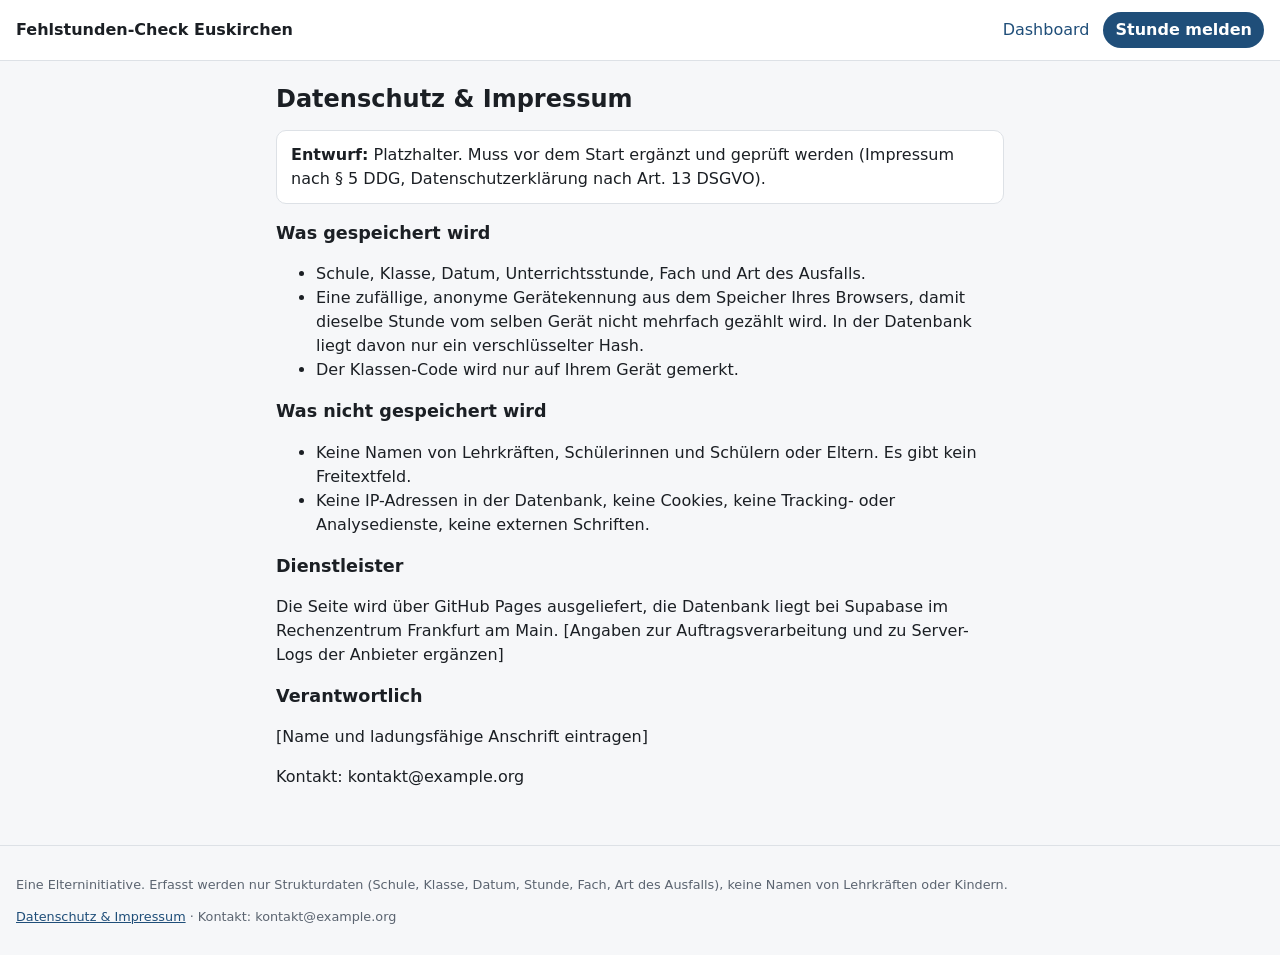
==== datenschutz.html @ fad28b2c "Add files via upload" ====
<!doctype html>
<html lang="de">
<head>
<meta charset="utf-8">
<meta name="viewport" content="width=device-width, initial-scale=1, viewport-fit=cover">
<meta http-equiv="Content-Security-Policy" content="default-src 'self'; script-src 'self'; style-src 'self'; img-src 'self' data:; connect-src 'self' https://*.supabase.co; manifest-src 'self'; worker-src 'self'; base-uri 'none'; form-action 'self'; object-src 'none'">
<meta name="referrer" content="no-referrer">
<meta name="theme-color" content="#1f4e79">
<title>Datenschutz & Impressum</title>
<link rel="manifest" href="manifest.webmanifest">
<link rel="icon" href="icon.svg" type="image/svg+xml">
<link rel="apple-touch-icon" href="icon-192.png">
<meta name="apple-mobile-web-app-capable" content="yes">
<link rel="stylesheet" href="style.css">
</head>
<body class="seite-text">
<header class="kopf"><a href="./" class="marke" data-titel></a>
<nav><a href="./">Dashboard</a><a href="melden.html" class="knopf-klein">Stunde melden</a></nav></header>
<main>
<h1>Datenschutz &amp; Impressum</h1>
<p class="hinweis"><strong>Entwurf:</strong> Platzhalter. Muss vor dem Start ergänzt und geprüft werden (Impressum nach § 5 DDG, Datenschutzerklärung nach Art. 13 DSGVO).</p>
<h2>Was gespeichert wird</h2>
<ul>
  <li>Schule, Klasse, Datum, Unterrichtsstunde, Fach und Art des Ausfalls.</li>
  <li>Eine zufällige, anonyme Gerätekennung aus dem Speicher Ihres Browsers, damit dieselbe Stunde vom selben Gerät nicht mehrfach gezählt wird. In der Datenbank liegt davon nur ein verschlüsselter Hash.</li>
  <li>Der Klassen-Code wird nur auf Ihrem Gerät gemerkt.</li>
</ul>
<h2>Was nicht gespeichert wird</h2>
<ul>
  <li>Keine Namen von Lehrkräften, Schülerinnen und Schülern oder Eltern. Es gibt kein Freitextfeld.</li>
  <li>Keine IP-Adressen in der Datenbank, keine Cookies, keine Tracking- oder Analysedienste, keine externen Schriften.</li>
</ul>
<h2>Dienstleister</h2>
<p>Die Seite wird über GitHub Pages ausgeliefert, die Datenbank liegt bei Supabase im Rechenzentrum Frankfurt am Main. [Angaben zur Auftragsverarbeitung und zu Server-Logs der Anbieter ergänzen]</p>
<h2>Verantwortlich</h2>
<p>[Name und ladungsfähige Anschrift eintragen]</p>
<p>Kontakt: <span data-kontakt></span></p>
</main>
<footer class="fuss">
<p>Eine Elterninitiative. Erfasst werden nur Strukturdaten (Schule, Klasse, Datum, Stunde, Fach, Art des Ausfalls), keine Namen von Lehrkräften oder Kindern.</p>
<p><a href="datenschutz.html">Datenschutz &amp; Impressum</a> · Kontakt: <span data-kontakt></span></p>
</footer>
<script src="config.js"></script><script src="api.js"></script>
</body></html>
---- style.css ----
:root {
  --bg: #f6f7f9; --flaeche: #ffffff; --text: #1b1f24; --leise: #5b6470; --linie: #dde1e6;
  --akzent: #1f4e79; --akzent-text: #ffffff;
  --ausfall: #c0392b; --aufsicht: #e69b23; --vertretung: #3a8f5c;
  --fehler-bg: #fdecea; --erfolg-bg: #e8f5ec;
}
@media (prefers-color-scheme: dark) {
  :root {
    --bg: #14171b; --flaeche: #1e2228; --text: #e8eaed; --leise: #a1a9b3; --linie: #343a42;
    --akzent: #6aa6dc; --akzent-text: #0d1b28;
    --ausfall: #e2685b; --aufsicht: #f0b54f; --vertretung: #5fbf85;
    --fehler-bg: #3b1f1c; --erfolg-bg: #1b3324;
  }
}
* { box-sizing: border-box; }
body { margin: 0; background: var(--bg); color: var(--text);
  font: 16px/1.5 system-ui, -apple-system, "Segoe UI", Roboto, sans-serif; }
a { color: var(--akzent); }
main { max-width: 760px; margin: 0 auto; padding: 16px; }
h1 { font-size: 1.5rem; line-height: 1.2; margin: .5rem 0 1rem; }
h2 { font-size: 1.1rem; margin: 0 0 .75rem; }
small { color: var(--leise); }

.kopf { display: flex; justify-content: space-between; align-items: center; gap: 12px; flex-wrap: wrap;
  padding: 12px 16px; background: var(--flaeche); border-bottom: 1px solid var(--linie); }
.marke { font-weight: 700; text-decoration: none; color: var(--text); }
.kopf nav { display: flex; gap: 14px; align-items: center; }
.kopf nav a { text-decoration: none; }
.knopf-klein { background: var(--akzent); color: var(--akzent-text) !important; padding: 6px 12px; border-radius: 999px; font-weight: 600; }

.knopf { display: block; width: 100%; text-align: center; border: 0; border-radius: 12px; padding: 16px;
  background: var(--akzent); color: var(--akzent-text); font-size: 1.1rem; font-weight: 700; text-decoration: none; cursor: pointer; }
.knopf:focus-visible, button:focus-visible, input:focus-visible, select:focus-visible { outline: 3px solid var(--aufsicht); outline-offset: 2px; }

/* Dashboard */
.held { text-align: center; padding: 8px 0 16px; }
.ueberzeile { margin: 0; color: var(--leise); font-weight: 600; text-transform: uppercase; letter-spacing: .04em; font-size: .8rem; }
.grosszahl { font-size: 4.5rem; font-weight: 800; line-height: 1; margin: .25rem 0; font-variant-numeric: tabular-nums; }
.unterzeile { color: var(--leise); margin: 0 0 1rem; }
.kacheln { display: grid; grid-template-columns: repeat(2, 1fr); gap: 10px; margin: 8px 0 16px; }
@media (min-width: 640px) { .kacheln { grid-template-columns: repeat(4, 1fr); } }
.kachel { background: var(--flaeche); border: 1px solid var(--linie); border-radius: 12px; padding: 12px;
  display: flex; flex-direction: column; gap: 2px; font-size: .85rem; color: var(--leise); }
.kachel .kz { font-size: 1.6rem; font-weight: 800; color: var(--text); font-variant-numeric: tabular-nums; }
.k-ausfall { border-top: 4px solid var(--ausfall); }
.k-aufsicht { border-top: 4px solid var(--aufsicht); }
.k-vertretung { border-top: 4px solid var(--vertretung); }
.karte { background: var(--flaeche); border: 1px solid var(--linie); border-radius: 12px; padding: 16px; margin-bottom: 12px; }
.balkenliste { display: flex; flex-direction: column; gap: 10px; }
.zeile-kopf { display: flex; justify-content: space-between; gap: 8px; font-size: .95rem; }
.zahl { font-weight: 700; font-variant-numeric: tabular-nums; white-space: nowrap; }
.balken { display: flex; height: 12px; border-radius: 6px; overflow: hidden; gap: 2px; margin-top: 4px; }
.seg { display: block; height: 100%; }
.seg-ausfall { background: var(--ausfall); }
.seg-aufsicht { background: var(--aufsicht); }
.seg-vertretung { background: var(--vertretung); }
.legende { display: flex; flex-wrap: wrap; gap: 6px 14px; font-size: .85rem; margin: 0 0 4px; }
.legende i { display: inline-block; width: 10px; height: 10px; border-radius: 2px; margin-right: 5px; }
.info { color: var(--leise); font-size: .85rem; }

/* Formular */
.formular { display: flex; flex-direction: column; gap: 18px; }
.feld { display: flex; flex-direction: column; gap: 6px; border: 0; margin: 0; padding: 0; min-width: 0; }
.beschriftung { font-weight: 700; padding: 0; }
input[type=text], input:not([type]), input[type=date], select {
  font: inherit; font-size: 1.05rem; padding: 12px; border-radius: 10px; border: 1px solid var(--linie);
  background: var(--flaeche); color: var(--text); width: 100%; }
#code { text-transform: uppercase; letter-spacing: .05em; }
.info.ok { color: var(--vertretung); font-weight: 600; }
.info.falsch { color: var(--ausfall); font-weight: 600; }
.schnellwahl { display: flex; gap: 8px; }
.schnellwahl button { flex: 1; font: inherit; padding: 10px; border-radius: 10px; border: 1px solid var(--linie);
  background: var(--flaeche); color: var(--text); cursor: pointer; }
.schnellwahl button.aktiv { border-color: var(--akzent); outline: 2px solid var(--akzent); }
.stunden { display: grid; grid-template-columns: repeat(5, 1fr); gap: 8px; }
.chip input, .kategorie input { position: absolute; opacity: 0; pointer-events: none; }
.chip span { display: block; text-align: center; padding: 12px 0; border-radius: 10px; border: 1px solid var(--linie);
  background: var(--flaeche); font-weight: 700; cursor: pointer; font-variant-numeric: tabular-nums; }
.chip input:checked + span { background: var(--akzent); color: var(--akzent-text); border-color: var(--akzent); }
.chip input:focus-visible + span, .kategorie input:focus-visible + span { outline: 3px solid var(--aufsicht); outline-offset: 2px; }
.kategorien { display: flex; flex-direction: column; gap: 8px; }
.kategorie span { display: flex; flex-direction: column; padding: 12px 14px; border-radius: 10px; border: 1px solid var(--linie);
  border-left-width: 6px; background: var(--flaeche); cursor: pointer; }
.kat-ausfall span { border-left-color: var(--ausfall); }
.kat-aufsicht span { border-left-color: var(--aufsicht); }
.kat-vertretung span { border-left-color: var(--vertretung); }
.kategorie input:checked + span { outline: 3px solid var(--akzent); }

.hinweis { border-radius: 10px; padding: 12px 14px; margin-bottom: 16px; background: var(--flaeche); border: 1px solid var(--linie); }
.hinweis ul { margin: .4rem 0; padding-left: 1.2rem; }
.fehler { background: var(--fehler-bg); }
.erfolg { background: var(--erfolg-bg); }

.fuss { max-width: 760px; margin: 24px auto 0; padding: 16px; color: var(--leise); font-size: .8rem; border-top: 1px solid var(--linie); }

/* ---------- Ergänzungen statische Version ---------- */
[hidden] { display: none !important; }
.textknopf { background: none; border: 0; padding: 0; font: inherit; color: var(--akzent); text-decoration: underline; cursor: pointer; }
.nur-monitor { display: none; }
body.monitor .nur-monitor { display: revert; }
body.monitor .nur-normal { display: none; }
.held .legende { justify-content: center; margin-top: 16px; }
.held .kacheln { text-align: left; }
.erklaerung { margin-top: 4px; }

/* Breite Bildschirme: Kennzahlen links, Diagramme rechts im Raster */
@media (min-width: 1000px) {
  main.dash { max-width: 1600px; display: grid; grid-template-columns: minmax(320px, 400px) 1fr; gap: 24px; align-items: start; padding: 24px; }
  .dash .held { position: sticky; top: 16px; text-align: left; padding: 0; }
  .dash .held .legende { justify-content: flex-start; }
  .dash .kacheln { grid-template-columns: repeat(2, 1fr); }
  .karten { display: grid; grid-template-columns: repeat(2, minmax(0, 1fr)); gap: 16px; }
  .karten .karte { margin: 0; }
  .dash .erklaerung, .dash #fehler { grid-column: 2; }
  .fuss { max-width: 1600px; }
}

/* Monitor-Modus: füllt den ganzen Bildschirm, Schrift wächst mit */
body.monitor { overflow: hidden; }
body.monitor .kopf, body.monitor .fuss { display: none; }
body.monitor main.dash {
  max-width: none; height: 100vh; padding: 2.5vh 2.5vw; gap: 2vw;
  display: grid; grid-template-columns: 28vw 1fr; font-size: clamp(14px, 1.15vw, 28px);
}
body.monitor .held { position: static; display: flex; flex-direction: column; justify-content: center; gap: .6em; }
body.monitor .held h1 { font-size: 1.9em; margin: 0; }
body.monitor .grosszahl { font-size: 7em; margin: 0; }
body.monitor .kachel { font-size: .8em; padding: .8em; }
body.monitor .kachel .kz { font-size: 2.2em; }
body.monitor .info, body.monitor .legende { font-size: .8em; }
body.monitor .monitor-hinweis { font-size: 1.1em; margin: 0; padding: .6em .8em; border-radius: 10px; background: var(--flaeche); border: 1px solid var(--linie); }
body.monitor .karten { display: grid; grid-template-columns: 1fr 1fr; grid-template-rows: 1fr 1fr; gap: 1.5vw; height: 95vh; }
body.monitor .karte { margin: 0; padding: 1.2em; overflow: hidden; }
body.monitor .karte h2 { font-size: 1.2em; }
body.monitor .balkenliste { gap: .7em; }
body.monitor .balken { height: .8em; }
body.monitor .zeile-kopf { font-size: .95em; }
body.monitor .erklaerung { display: none; }
@media (max-width: 999px) {
  body.monitor { overflow: auto; }
  body.monitor main.dash { display: block; height: auto; font-size: 16px; padding: 16px; }
  body.monitor .karten { display: block; height: auto; }
  body.monitor .karte { margin-bottom: 12px; }
}
body.monitor .grosszahl { font-size: 6em; }
body.monitor .held .info:not(:last-of-type) { display: none; }
body.monitor .held { gap: .5em; }
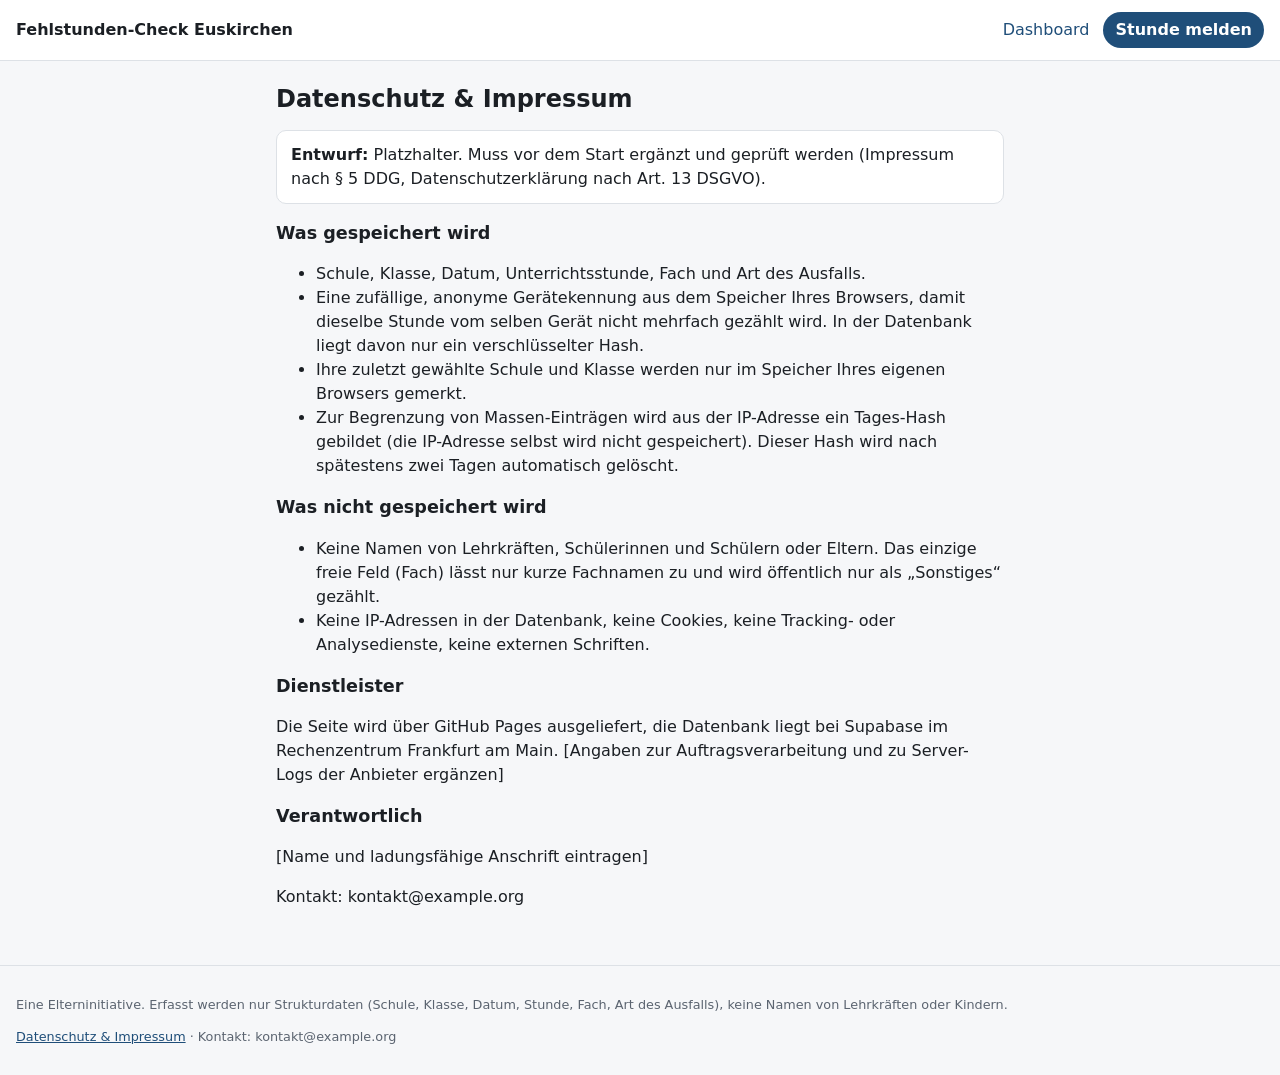
==== commit ebffc2be: "Add files via upload" ====
--- a/datenschutz.html
+++ b/datenschutz.html
@@ -23,11 +23,12 @@
 <ul>
   <li>Schule, Klasse, Datum, Unterrichtsstunde, Fach und Art des Ausfalls.</li>
   <li>Eine zufällige, anonyme Gerätekennung aus dem Speicher Ihres Browsers, damit dieselbe Stunde vom selben Gerät nicht mehrfach gezählt wird. In der Datenbank liegt davon nur ein verschlüsselter Hash.</li>
-  <li>Der Klassen-Code wird nur auf Ihrem Gerät gemerkt.</li>
+  <li>Ihre zuletzt gewählte Schule und Klasse werden nur im Speicher Ihres eigenen Browsers gemerkt.</li>
+  <li>Zur Begrenzung von Massen-Einträgen wird aus der IP-Adresse ein Tages-Hash gebildet (die IP-Adresse selbst wird nicht gespeichert). Dieser Hash wird nach spätestens zwei Tagen automatisch gelöscht.</li>
 </ul>
 <h2>Was nicht gespeichert wird</h2>
 <ul>
-  <li>Keine Namen von Lehrkräften, Schülerinnen und Schülern oder Eltern. Es gibt kein Freitextfeld.</li>
+  <li>Keine Namen von Lehrkräften, Schülerinnen und Schülern oder Eltern. Das einzige freie Feld (Fach) lässt nur kurze Fachnamen zu und wird öffentlich nur als „Sonstiges“ gezählt.</li>
   <li>Keine IP-Adressen in der Datenbank, keine Cookies, keine Tracking- oder Analysedienste, keine externen Schriften.</li>
 </ul>
 <h2>Dienstleister</h2>
--- a/style.css
+++ b/style.css
@@ -145,3 +145,11 @@
 body.monitor .grosszahl { font-size: 6em; }
 body.monitor .held .info:not(:last-of-type) { display: none; }
 body.monitor .held { gap: .5em; }
+
+/* Klasse: Stufe antippen + Buchstabe */
+.stufen { display: grid; grid-template-columns: repeat(6, 1fr); gap: 8px; }
+.stufen .chip.aus { display: none; }
+.zug { display: flex; align-items: center; gap: 10px; margin-top: 4px; }
+.zug span { font-weight: 600; white-space: nowrap; }
+.zug input { width: 5em; text-align: center; font-weight: 700; text-transform: lowercase; }
+#fach-frei { margin-top: 4px; }
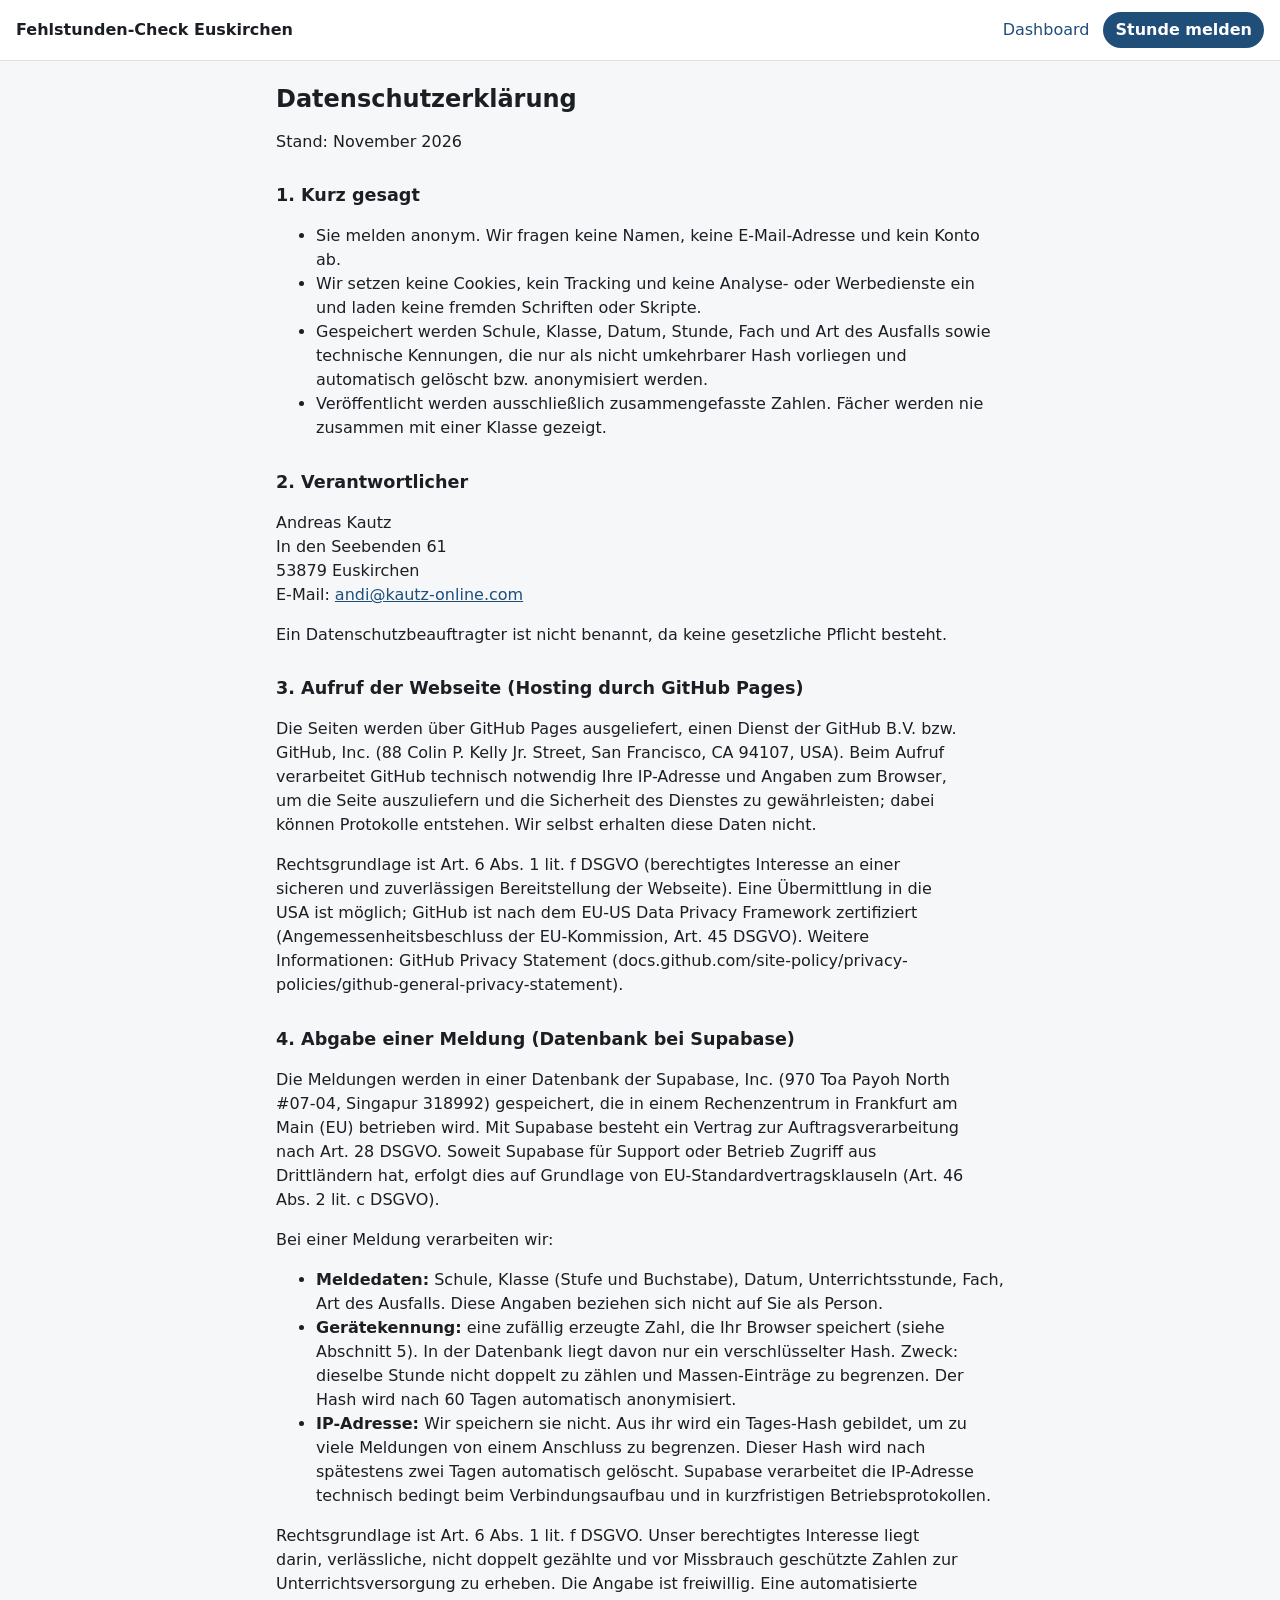
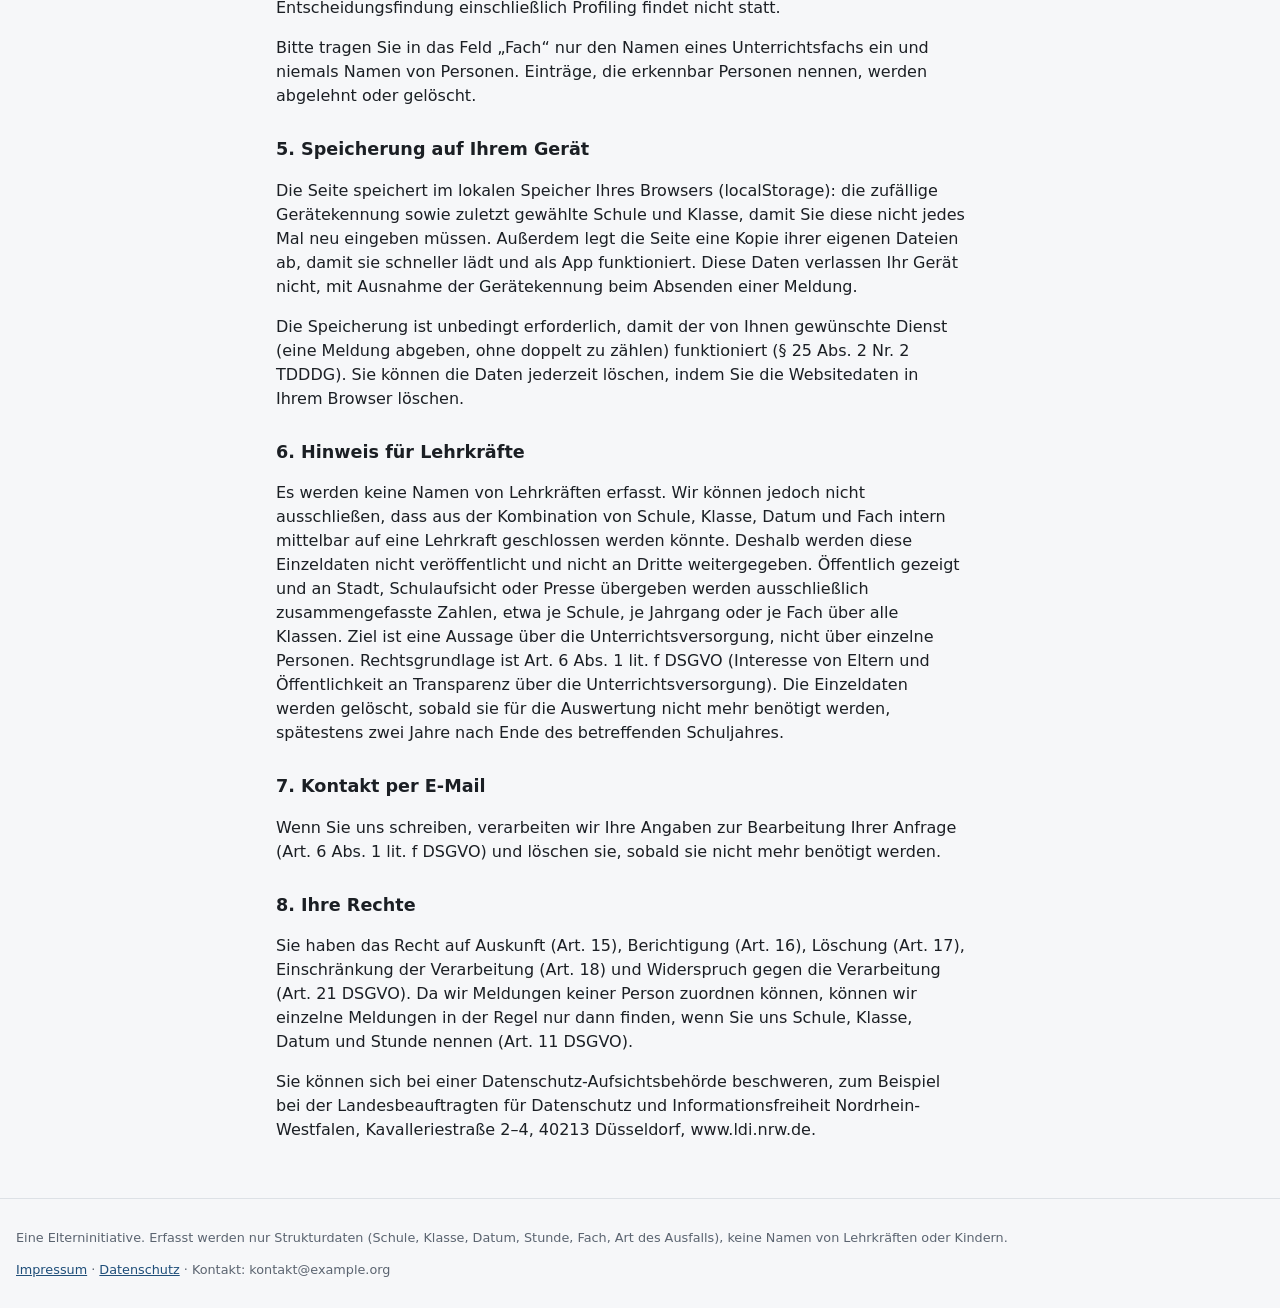
==== commit 9b9d3804: "Add files via upload" ====
--- a/datenschutz.html
+++ b/datenschutz.html
@@ -6,7 +6,7 @@
 <meta http-equiv="Content-Security-Policy" content="default-src 'self'; script-src 'self'; style-src 'self'; img-src 'self' data:; connect-src 'self' https://*.supabase.co; manifest-src 'self'; worker-src 'self'; base-uri 'none'; form-action 'self'; object-src 'none'">
 <meta name="referrer" content="no-referrer">
 <meta name="theme-color" content="#1f4e79">
-<title>Datenschutz & Impressum</title>
+<title>Datenschutzerklärung</title>
 <link rel="manifest" href="manifest.webmanifest">
 <link rel="icon" href="icon.svg" type="image/svg+xml">
 <link rel="apple-touch-icon" href="icon-192.png">
@@ -16,30 +16,54 @@
 <body class="seite-text">
 <header class="kopf"><a href="./" class="marke" data-titel></a>
 <nav><a href="./">Dashboard</a><a href="melden.html" class="knopf-klein">Stunde melden</a></nav></header>
-<main>
-<h1>Datenschutz &amp; Impressum</h1>
-<p class="hinweis"><strong>Entwurf:</strong> Platzhalter. Muss vor dem Start ergänzt und geprüft werden (Impressum nach § 5 DDG, Datenschutzerklärung nach Art. 13 DSGVO).</p>
-<h2>Was gespeichert wird</h2>
+<main class="text">
+<h1>Datenschutzerklärung</h1>
+<p>Stand: November 2026</p>
+
+<h2>1. Kurz gesagt</h2>
 <ul>
-  <li>Schule, Klasse, Datum, Unterrichtsstunde, Fach und Art des Ausfalls.</li>
-  <li>Eine zufällige, anonyme Gerätekennung aus dem Speicher Ihres Browsers, damit dieselbe Stunde vom selben Gerät nicht mehrfach gezählt wird. In der Datenbank liegt davon nur ein verschlüsselter Hash.</li>
-  <li>Ihre zuletzt gewählte Schule und Klasse werden nur im Speicher Ihres eigenen Browsers gemerkt.</li>
-  <li>Zur Begrenzung von Massen-Einträgen wird aus der IP-Adresse ein Tages-Hash gebildet (die IP-Adresse selbst wird nicht gespeichert). Dieser Hash wird nach spätestens zwei Tagen automatisch gelöscht.</li>
+  <li>Sie melden anonym. Wir fragen keine Namen, keine E-Mail-Adresse und kein Konto ab.</li>
+  <li>Wir setzen keine Cookies, kein Tracking und keine Analyse- oder Werbedienste ein und laden keine fremden Schriften oder Skripte.</li>
+  <li>Gespeichert werden Schule, Klasse, Datum, Stunde, Fach und Art des Ausfalls sowie technische Kennungen, die nur als nicht umkehrbarer Hash vorliegen und automatisch gelöscht bzw. anonymisiert werden.</li>
+  <li>Veröffentlicht werden ausschließlich zusammengefasste Zahlen. Fächer werden nie zusammen mit einer Klasse gezeigt.</li>
 </ul>
-<h2>Was nicht gespeichert wird</h2>
+
+<h2>2. Verantwortlicher</h2>
+<p>Andreas Kautz<br>In den Seebenden 61<br>53879 Euskirchen<br>E-Mail: <a href="mailto:andi@kautz-online.com">andi@kautz-online.com</a></p>
+<p>Ein Datenschutzbeauftragter ist nicht benannt, da keine gesetzliche Pflicht besteht.</p>
+
+<h2>3. Aufruf der Webseite (Hosting durch GitHub Pages)</h2>
+<p>Die Seiten werden über GitHub Pages ausgeliefert, einen Dienst der GitHub B.V. bzw. GitHub, Inc. (88 Colin P. Kelly Jr. Street, San Francisco, CA 94107, USA). Beim Aufruf verarbeitet GitHub technisch notwendig Ihre IP-Adresse und Angaben zum Browser, um die Seite auszuliefern und die Sicherheit des Dienstes zu gewährleisten; dabei können Protokolle entstehen. Wir selbst erhalten diese Daten nicht.</p>
+<p>Rechtsgrundlage ist Art. 6 Abs. 1 lit. f DSGVO (berechtigtes Interesse an einer sicheren und zuverlässigen Bereitstellung der Webseite). Eine Übermittlung in die USA ist möglich; GitHub ist nach dem EU-US Data Privacy Framework zertifiziert (Angemessenheitsbeschluss der EU-Kommission, Art. 45 DSGVO). Weitere Informationen: GitHub Privacy Statement (docs.github.com/site-policy/privacy-policies/github-general-privacy-statement).</p>
+
+<h2>4. Abgabe einer Meldung (Datenbank bei Supabase)</h2>
+<p>Die Meldungen werden in einer Datenbank der Supabase, Inc. (970 Toa Payoh North #07-04, Singapur 318992) gespeichert, die in einem Rechenzentrum in Frankfurt am Main (EU) betrieben wird. Mit Supabase besteht ein Vertrag zur Auftragsverarbeitung nach Art. 28 DSGVO. Soweit Supabase für Support oder Betrieb Zugriff aus Drittländern hat, erfolgt dies auf Grundlage von EU-Standardvertragsklauseln (Art. 46 Abs. 2 lit. c DSGVO).</p>
+<p>Bei einer Meldung verarbeiten wir:</p>
 <ul>
-  <li>Keine Namen von Lehrkräften, Schülerinnen und Schülern oder Eltern. Das einzige freie Feld (Fach) lässt nur kurze Fachnamen zu und wird öffentlich nur als „Sonstiges“ gezählt.</li>
-  <li>Keine IP-Adressen in der Datenbank, keine Cookies, keine Tracking- oder Analysedienste, keine externen Schriften.</li>
+  <li><strong>Meldedaten:</strong> Schule, Klasse (Stufe und Buchstabe), Datum, Unterrichtsstunde, Fach, Art des Ausfalls. Diese Angaben beziehen sich nicht auf Sie als Person.</li>
+  <li><strong>Gerätekennung:</strong> eine zufällig erzeugte Zahl, die Ihr Browser speichert (siehe Abschnitt 5). In der Datenbank liegt davon nur ein verschlüsselter Hash. Zweck: dieselbe Stunde nicht doppelt zu zählen und Massen-Einträge zu begrenzen. Der Hash wird nach 60 Tagen automatisch anonymisiert.</li>
+  <li><strong>IP-Adresse:</strong> Wir speichern sie nicht. Aus ihr wird ein Tages-Hash gebildet, um zu viele Meldungen von einem Anschluss zu begrenzen. Dieser Hash wird nach spätestens zwei Tagen automatisch gelöscht. Supabase verarbeitet die IP-Adresse technisch bedingt beim Verbindungsaufbau und in kurzfristigen Betriebsprotokollen.</li>
 </ul>
-<h2>Dienstleister</h2>
-<p>Die Seite wird über GitHub Pages ausgeliefert, die Datenbank liegt bei Supabase im Rechenzentrum Frankfurt am Main. [Angaben zur Auftragsverarbeitung und zu Server-Logs der Anbieter ergänzen]</p>
-<h2>Verantwortlich</h2>
-<p>[Name und ladungsfähige Anschrift eintragen]</p>
-<p>Kontakt: <span data-kontakt></span></p>
+<p>Rechtsgrundlage ist Art. 6 Abs. 1 lit. f DSGVO. Unser berechtigtes Interesse liegt darin, verlässliche, nicht doppelt gezählte und vor Missbrauch geschützte Zahlen zur Unterrichtsversorgung zu erheben. Die Angabe ist freiwillig. Eine automatisierte Entscheidungsfindung einschließlich Profiling findet nicht statt.</p>
+<p>Bitte tragen Sie in das Feld „Fach“ nur den Namen eines Unterrichtsfachs ein und niemals Namen von Personen. Einträge, die erkennbar Personen nennen, werden abgelehnt oder gelöscht.</p>
+
+<h2>5. Speicherung auf Ihrem Gerät</h2>
+<p>Die Seite speichert im lokalen Speicher Ihres Browsers (localStorage): die zufällige Gerätekennung sowie zuletzt gewählte Schule und Klasse, damit Sie diese nicht jedes Mal neu eingeben müssen. Außerdem legt die Seite eine Kopie ihrer eigenen Dateien ab, damit sie schneller lädt und als App funktioniert. Diese Daten verlassen Ihr Gerät nicht, mit Ausnahme der Gerätekennung beim Absenden einer Meldung.</p>
+<p>Die Speicherung ist unbedingt erforderlich, damit der von Ihnen gewünschte Dienst (eine Meldung abgeben, ohne doppelt zu zählen) funktioniert (§ 25 Abs. 2 Nr. 2 TDDDG). Sie können die Daten jederzeit löschen, indem Sie die Websitedaten in Ihrem Browser löschen.</p>
+
+<h2>6. Hinweis für Lehrkräfte</h2>
+<p>Es werden keine Namen von Lehrkräften erfasst. Wir können jedoch nicht ausschließen, dass aus der Kombination von Schule, Klasse, Datum und Fach intern mittelbar auf eine Lehrkraft geschlossen werden könnte. Deshalb werden diese Einzeldaten nicht veröffentlicht und nicht an Dritte weitergegeben. Öffentlich gezeigt und an Stadt, Schulaufsicht oder Presse übergeben werden ausschließlich zusammengefasste Zahlen, etwa je Schule, je Jahrgang oder je Fach über alle Klassen. Ziel ist eine Aussage über die Unterrichtsversorgung, nicht über einzelne Personen. Rechtsgrundlage ist Art. 6 Abs. 1 lit. f DSGVO (Interesse von Eltern und Öffentlichkeit an Transparenz über die Unterrichtsversorgung). Die Einzeldaten werden gelöscht, sobald sie für die Auswertung nicht mehr benötigt werden, spätestens zwei Jahre nach Ende des betreffenden Schuljahres.</p>
+
+<h2>7. Kontakt per E-Mail</h2>
+<p>Wenn Sie uns schreiben, verarbeiten wir Ihre Angaben zur Bearbeitung Ihrer Anfrage (Art. 6 Abs. 1 lit. f DSGVO) und löschen sie, sobald sie nicht mehr benötigt werden.</p>
+
+<h2>8. Ihre Rechte</h2>
+<p>Sie haben das Recht auf Auskunft (Art. 15), Berichtigung (Art. 16), Löschung (Art. 17), Einschränkung der Verarbeitung (Art. 18) und Widerspruch gegen die Verarbeitung (Art. 21 DSGVO). Da wir Meldungen keiner Person zuordnen können, können wir einzelne Meldungen in der Regel nur dann finden, wenn Sie uns Schule, Klasse, Datum und Stunde nennen (Art. 11 DSGVO).</p>
+<p>Sie können sich bei einer Datenschutz-Aufsichtsbehörde beschweren, zum Beispiel bei der Landesbeauftragten für Datenschutz und Informationsfreiheit Nordrhein-Westfalen, Kavalleriestraße 2–4, 40213 Düsseldorf, www.ldi.nrw.de.</p>
 </main>
 <footer class="fuss">
 <p>Eine Elterninitiative. Erfasst werden nur Strukturdaten (Schule, Klasse, Datum, Stunde, Fach, Art des Ausfalls), keine Namen von Lehrkräften oder Kindern.</p>
-<p><a href="datenschutz.html">Datenschutz &amp; Impressum</a> · Kontakt: <span data-kontakt></span></p>
+<p><a href="impressum.html">Impressum</a> · <a href="datenschutz.html">Datenschutz</a> · Kontakt: <span data-kontakt></span></p>
 </footer>
 <script src="config.js"></script><script src="api.js"></script>
 </body></html>
--- a/style.css
+++ b/style.css
@@ -153,3 +153,13 @@
 .zug span { font-weight: 600; white-space: nowrap; }
 .zug input { width: 5em; text-align: center; font-weight: 700; text-transform: lowercase; }
 #fach-frei { margin-top: 4px; }
+
+/* Textseiten (Impressum, Datenschutz) */
+main.text h2 { margin-top: 1.6em; }
+main.text p, main.text li { max-width: 68ch; }
+mark.platzhalter { background: #ffe58a; color: #1b1f24; padding: 0 .2em; border-radius: 3px; }
+
+/* Hinweis: als App speichern */
+.app-hinweis { margin-top: 20px; background: var(--flaeche); border: 1px solid var(--linie); border-radius: 10px; padding: 12px 14px; }
+.app-hinweis summary { font-weight: 700; cursor: pointer; }
+.app-hinweis ol { padding-left: 1.2rem; margin: .5rem 0; }
